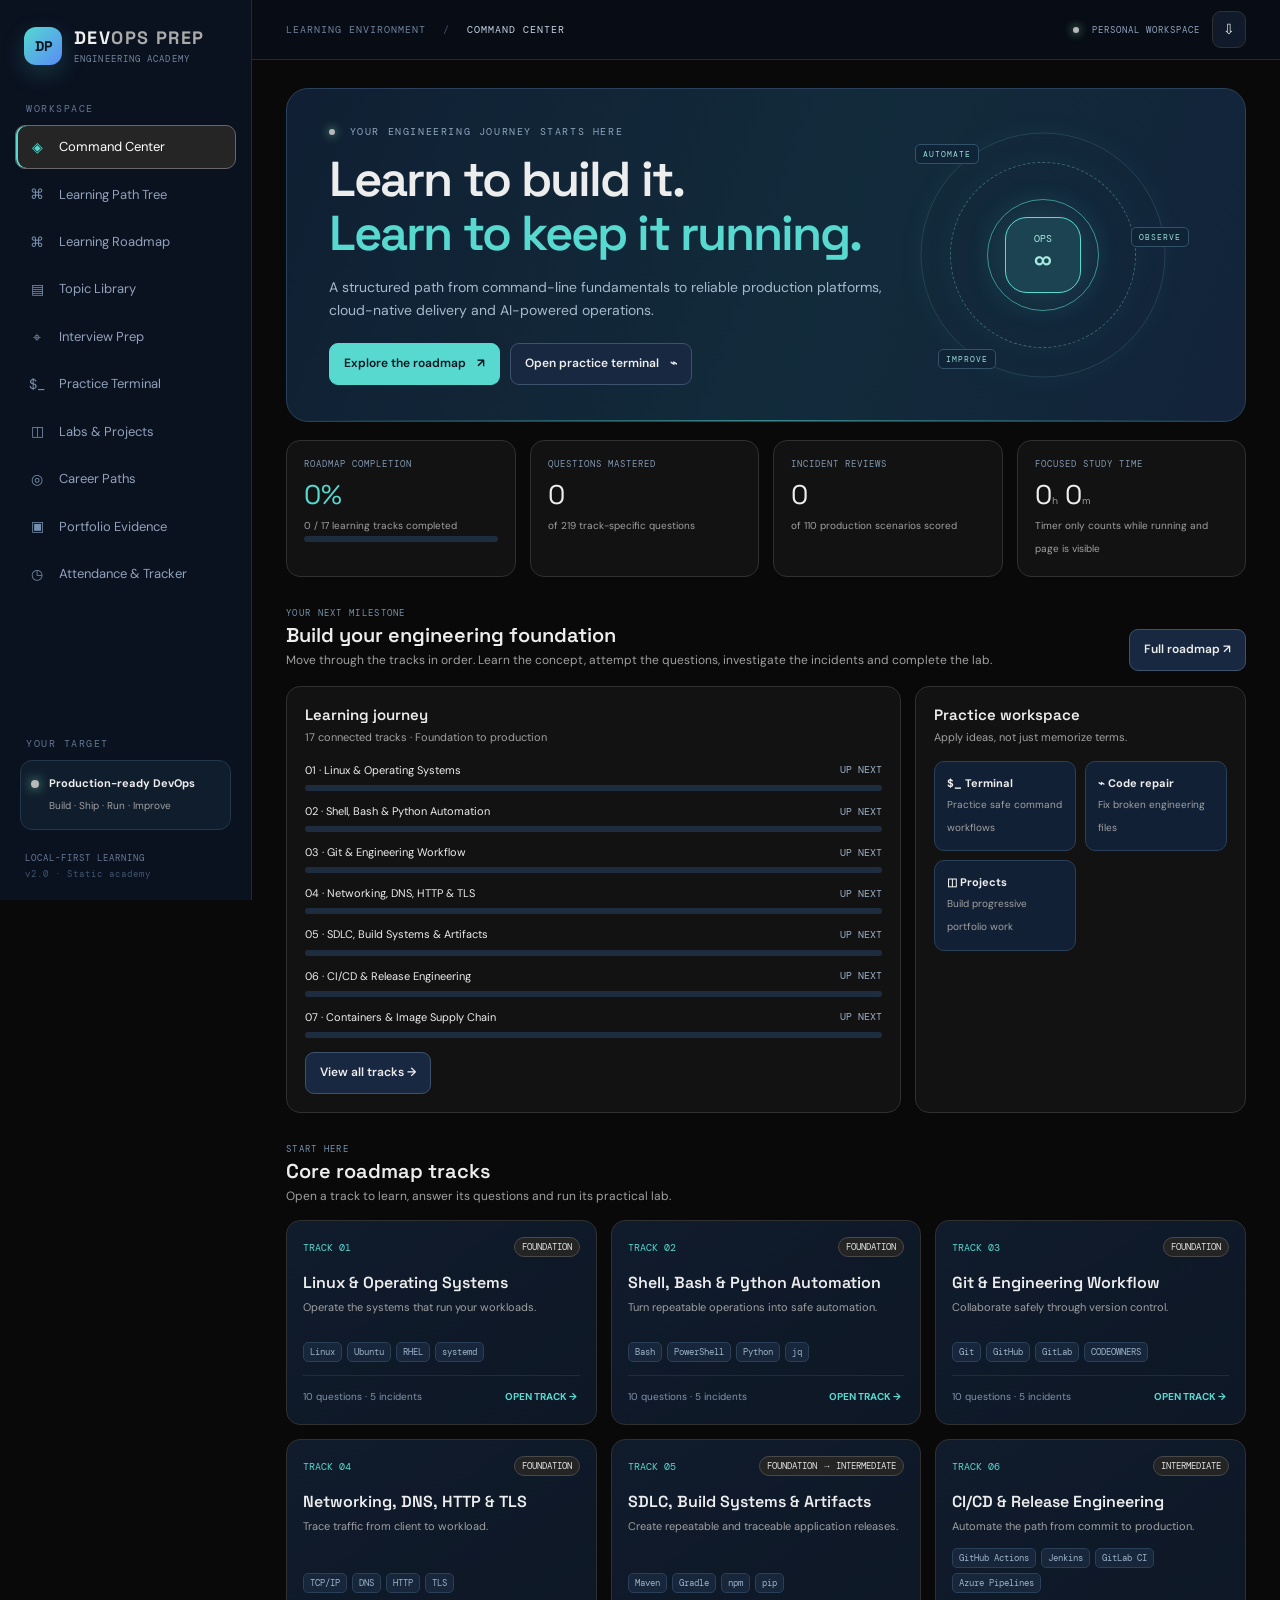
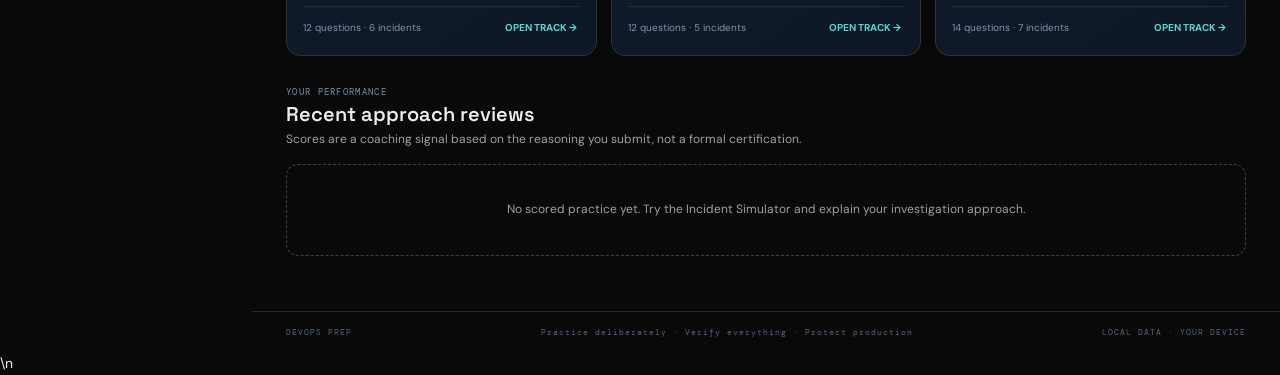
==== index.html @ 105dd644 "Load detailed topic guides" ====
<!doctype html>
<html lang="en">
<head>
  <meta charset="utf-8">
  <meta name="viewport" content="width=device-width,initial-scale=1">
  <meta name="theme-color" content="#080d18">
  <meta name="description" content="A hands-on DevOps, SRE, Platform Engineering and AI Operations academy.">
  <title>DevOps Prep — DevOps Engineering Academy</title>
  <link rel="stylesheet" href="./styles.css?v=3.1.1">
</head>
<body>
<div class="app-shell">
  <aside class="sidebar" id="sidebar">
    <a class="brand" href="#overview" aria-label="DevOps Prep home"><span class="brand-mark">DP</span><span><b>DEV<span>OPS PREP</span></b><small>ENGINEERING ACADEMY</small></span></a>
    <div class="side-label">WORKSPACE</div>
    <nav class="nav" aria-label="Main navigation">
      <button class="nav-item active" data-view="overview"><span>◈</span> Command Center</button>
      <button class="nav-item" data-view="tree"><span>⌘</span> Learning Path Tree</button>
      <button class="nav-item" data-view="roadmap"><span>⌘</span> Learning Roadmap</button>
      <button class="nav-item" data-view="learn"><span>▤</span> Topic Library</button>
      <button class="nav-item" data-view="interview"><span>⌖</span> Interview Prep</button>
      <button class="nav-item" data-view="terminal"><span>$_</span> Practice Terminal</button>
      <button class="nav-item" data-view="projects"><span>◫</span> Labs & Projects</button>
      <button class="nav-item" data-view="careers"><span>◎</span> Career Paths</button>
      <button class="nav-item" data-view="portfolio"><span>▣</span> Portfolio Evidence</button>
      <button class="nav-item" data-view="tracker"><span>◷</span> Attendance & Tracker</button>
    </nav>
    <div class="sidebar-bottom">
      <div class="side-label">YOUR TARGET</div>
      <div class="target-card"><span class="target-dot"></span><div><b>Production-ready DevOps</b><small>Build · Ship · Run · Improve</small></div></div>
      <div class="sidebar-foot">LOCAL-FIRST LEARNING<br><span>v2.0 · Static academy</span></div>
    </div>
  </aside>

  <main class="main">
    <header class="topbar">
      <button class="mobile-menu" id="mobileMenu" aria-label="Toggle menu">☰</button>
      <div class="breadcrumb">LEARNING ENVIRONMENT <span>/</span> <b id="crumb">COMMAND CENTER</b></div>
      <div class="top-actions"><span class="live-pill"><i></i> PERSONAL WORKSPACE</span><button class="icon-button" id="exportTop" title="Export progress">⇩</button></div>
    </header>
    <div class="content" id="viewRoot">
      <section class="hero">
        <div class="hero-copy"><div class="eyebrow"><span></span> YOUR ENGINEERING JOURNEY STARTS HERE</div><h1>Learn to build it.<br><em>Learn to keep it running.</em></h1>
          <p>A structured path from command-line fundamentals to reliable production platforms, cloud-native delivery and AI-powered operations.</p>
          <div class="hero-actions"><button class="btn primary" data-go="roadmap">Explore the roadmap <b>↗</b></button><button class="btn secondary" data-go="terminal">Open practice terminal <b>⌁</b></button></div>
        </div>
        <div class="hero-orbit" aria-hidden="true"><div class="orbit o1"></div><div class="orbit o2"></div><div class="orbit o3"></div><div class="orbit-core">OPS<br><b>∞</b></div><span class="orbit-tag tag-a">AUTOMATE</span><span class="orbit-tag tag-b">OBSERVE</span><span class="orbit-tag tag-c">IMPROVE</span></div>
      </section>
      <div id="dynamicView"></div>
    </div>
    <footer class="footer"><span>DEVOPS PREP</span><span>Practice deliberately · Verify everything · Protect production</span><span>LOCAL DATA · YOUR DEVICE</span></footer>
  </main>
</div>
\n<div class="toast" id="toast" role="status" aria-live="polite"></div>
<input id="importFile" type="file" accept="application/json" hidden>
<script src="./curriculum.js"></script>
<script src="./topic-guides.js"></script>
<script src="./interview-bank.js"></script>
<script src="./app.js?v=3.1.1"></script>
</body>
</html>
---- styles.css ----
@import url('https://fonts.googleapis.com/css2?family=DM+Mono:wght@400;500&family=DM+Sans:wght@400;500;600;700&family=Space+Grotesk:wght@400;500;600;700&display=swap');
:root{color-scheme:dark;--bg:#080d18;--surface:#0e1727;--surface2:#131f32;--surface3:#182740;--line:#24364e;--text:#e9f0fb;--muted:#91a3bd;--faint:#64758e;--cyan:#57d9d0;--blue:#79a9ff;--green:#75d6a7;--amber:#f1c46e;--red:#ff8794;--purple:#b5a0ff;--radius:16px}
*{box-sizing:border-box}html{scroll-behavior:smooth}body{margin:0;background:radial-gradient(900px 500px at 86% -16%,#1a3552 0,transparent 65%),var(--bg);color:var(--text);font:14px/1.65 'DM Sans',sans-serif}button,input,textarea,select{font:inherit}button{cursor:pointer;color:inherit}.app-shell{min-height:100vh}.sidebar{position:fixed;inset:0 auto 0 0;width:252px;padding:23px 15px 18px;background:#0a111f;border-right:1px solid #1c2b40;display:flex;flex-direction:column;z-index:10}.brand{display:flex;gap:12px;align-items:center;text-decoration:none;color:var(--text);padding:3px 9px 27px}.brand-mark{height:38px;width:38px;display:grid;place-items:center;background:linear-gradient(135deg,#54d9cf,#598cf6);color:#06121c;font:700 14px 'Space Grotesk';border-radius:12px;box-shadow:0 8px 25px #57d9d033}.brand b{font:700 18px 'Space Grotesk';letter-spacing:1.5px}.brand b span{color:var(--cyan)}.brand small{display:block;color:#72869f;font:9px 'DM Mono';letter-spacing:1.1px;margin-top:2px}.side-label{color:#637793;font:10px 'DM Mono';letter-spacing:1.5px;padding:10px 11px}.nav{display:grid;gap:4px}.nav-item{display:flex;align-items:center;gap:13px;border:1px solid transparent;background:transparent;color:#91a2bb;text-align:left;padding:10px 12px;border-radius:10px;font-size:13px;transition:.18s}.nav-item span{width:18px;text-align:center;color:#7890ad;font:14px 'DM Mono'}.nav-item:hover{background:#132138;color:#e8f1ff}.nav-item.active{background:linear-gradient(90deg,#19314a,#14243a);border-color:#2a4965;color:#eafaff;box-shadow:inset 2px 0 var(--cyan)}.nav-item.active span{color:var(--cyan)}.sidebar-bottom{margin-top:auto}.target-card{margin:0 5px;padding:13px 10px;background:#101d2d;border:1px solid #23364c;border-radius:12px;display:flex;gap:10px;align-items:flex-start}.target-dot{width:8px;height:8px;background:var(--green);box-shadow:0 0 12px #75d6a7;border-radius:50%;margin-top:6px}.target-card b{font-size:11px;display:block}.target-card small{font-size:10px;color:var(--muted)}.sidebar-foot{padding:20px 10px 0;color:#667b96;font:9px/1.8 'DM Mono';letter-spacing:1px}.sidebar-foot span{color:#41556f}.main{margin-left:252px;min-height:100vh;display:flex;flex-direction:column}.topbar{height:60px;border-bottom:1px solid #1c2b40;display:flex;align-items:center;justify-content:space-between;padding:0 34px;background:#080e19cc;backdrop-filter:blur(12px);position:sticky;top:0;z-index:8}.breadcrumb{font:10px 'DM Mono';letter-spacing:1px;color:#6f839e}.breadcrumb span{padding:0 10px;color:#405670}.breadcrumb b{color:#c5d3e5;font-weight:400}.top-actions{display:flex;gap:12px;align-items:center}.live-pill{font:9px 'DM Mono';letter-spacing:1px;color:#90a5bf}.live-pill i,.eyebrow span{display:inline-block;width:6px;height:6px;border-radius:50%;background:var(--green);margin-right:7px;box-shadow:0 0 10px #75d6a7}.icon-button,.mobile-menu{border:1px solid var(--line);background:#101a2a;border-radius:9px;padding:6px 10px}.mobile-menu{display:none}.content{max-width:1500px;width:100%;margin:0 auto;padding:28px 34px 55px;flex:1}.hero{border:1px solid #2a415b;border-radius:22px;background:linear-gradient(110deg,#101f33 0%,#122b3b 56%,#12233a 100%);min-height:290px;padding:36px 42px;display:flex;align-items:center;justify-content:space-between;position:relative;overflow:hidden}.hero:after{content:'';position:absolute;inset:auto 0 0;height:1px;background:linear-gradient(90deg,transparent,var(--cyan),transparent);opacity:.55}.hero-copy{max-width:670px;position:relative;z-index:1}.eyebrow{font:10px 'DM Mono';color:#8da5bc;letter-spacing:1.6px;margin-bottom:15px}.hero h1{font:600 clamp(30px,4vw,49px)/1.1 'Space Grotesk';letter-spacing:-1.9px;margin:0 0 15px}.hero h1 em{font-style:normal;color:var(--cyan)}.hero p{color:#a6b9ce;max-width:620px;font-size:14px;margin:0 0 21px}.hero-actions{display:flex;gap:10px;flex-wrap:wrap}.btn{border-radius:9px;padding:10px 14px;font-weight:600;font-size:12px;border:1px solid #3b536d;background:#172840}.btn.primary{background:var(--cyan);color:#071620;border-color:var(--cyan)}.btn.primary:hover{background:#79eee4}.btn.secondary:hover{border-color:var(--cyan)}.btn b{padding-left:8px}.hero-orbit{width:260px;height:245px;position:relative;flex:0 0 260px;margin-right:30px}.orbit{position:absolute;border:1px solid #3d6575;border-radius:50%;left:50%;top:50%;transform:translate(-50%,-50%);box-shadow:0 0 30px #5adbd00c}.o1{width:112px;height:112px;border-color:#56d8ce99}.o2{width:186px;height:186px;border-style:dashed;transform:translate(-50%,-50%) rotate(-25deg)}.o3{width:245px;height:245px;border-color:#5689a044}.orbit-core{position:absolute;left:50%;top:50%;transform:translate(-50%,-50%);width:76px;height:76px;border-radius:22px;background:#1c4351;border:1px solid #5adbd0;display:grid;place-content:center;text-align:center;font:10px 'DM Mono';color:#a4e9e1;line-height:1.2;box-shadow:0 0 40px #57d9d033}.orbit-core b{font:32px 'Space Grotesk';line-height:1}.orbit-tag{position:absolute;font:8px 'DM Mono';letter-spacing:1px;background:#102438;border:1px solid #34516a;padding:4px 7px;border-radius:5px;color:#9bdad6}.tag-a{top:12px;left:2px}.tag-b{right:-16px;top:95px}.tag-c{bottom:8px;left:25px}.section-head{display:flex;align-items:flex-end;justify-content:space-between;margin:30px 0 14px;gap:20px}.section-head h2{font:600 20px 'Space Grotesk';margin:0}.section-head p{margin:3px 0 0;color:var(--muted);font-size:12px}.section-kicker{font:9px 'DM Mono';letter-spacing:1.3px;color:#7792ad;margin-bottom:3px}.grid{display:grid;gap:14px}.stats-grid{grid-template-columns:repeat(4,minmax(0,1fr));margin-top:18px}.stat-card,.panel,.track-card,.topic-card,.challenge-card,.project-card,.senior-card{background:linear-gradient(145deg,#101b2c,#0d1725);border:1px solid var(--line);border-radius:14px}.stat-card{padding:17px}.stat-card .label{font:9px 'DM Mono';color:#8298b2;letter-spacing:1px}.stat-card .value{font:27px 'Space Grotesk';margin:7px 0 1px}.stat-card small{color:var(--muted);font-size:10px}.stat-card .accent{color:var(--cyan)}.split-grid{grid-template-columns:1.3fr .7fr;margin-top:15px}.panel{padding:18px}.panel h3{font:600 15px 'Space Grotesk';margin:0 0 4px}.panel-sub{color:var(--muted);font-size:11px;margin:0 0 15px}.progress-row{display:flex;align-items:center;justify-content:space-between;font-size:11px;margin:11px 0 6px}.progress-row span:last-child{font:10px 'DM Mono';color:#9db1c9}.progress-track{height:6px;background:#1e2c40;border-radius:20px;overflow:hidden}.progress-fill{height:100%;background:linear-gradient(90deg,#57d9d0,#75a9ff);border-radius:20px;transition:width .3s}.quick-actions{display:grid;grid-template-columns:repeat(2,1fr);gap:9px}.quick-action{padding:12px;border:1px solid #2a4059;border-radius:10px;background:#122035;text-align:left}.quick-action b{display:block;font-size:11px}.quick-action small{color:var(--muted);font-size:10px}.quick-action:hover{border-color:var(--cyan)}.roadmap-grid{grid-template-columns:repeat(3,minmax(0,1fr))}.track-card{padding:16px;position:relative;transition:.2s;display:flex;flex-direction:column;min-height:205px}.track-card:hover,.topic-card:hover,.project-card:hover{transform:translateY(-2px);border-color:#45647e}.track-top{display:flex;justify-content:space-between;align-items:center}.track-no{font:10px 'DM Mono';color:var(--cyan)}.level{font:9px 'DM Mono';color:#a7b5c8;border:1px solid #354862;border-radius:20px;padding:3px 7px}.track-card h3{font:600 16px 'Space Grotesk';margin:15px 0 6px}.track-card p{color:var(--muted);font-size:11px;line-height:1.55;margin:0 0 12px}.chip-row{display:flex;gap:5px;flex-wrap:wrap;margin-top:auto}.chip{font:9px 'DM Mono';color:#9bb3cb;background:#17263a;border:1px solid #2a4058;padding:3px 6px;border-radius:5px}.track-bottom{display:flex;justify-content:space-between;align-items:center;margin-top:13px;padding-top:10px;border-top:1px solid #1e2c3e}.track-bottom small{color:#8194ad;font-size:10px}.track-bottom button,.text-button{border:0;background:transparent;color:var(--cyan);padding:3px;font-size:10px;font-weight:700}.track-bottom button:hover,.text-button:hover{text-decoration:underline}.track-card.done{border-color:#3d7c68}.track-card.done .track-no{color:var(--green)}.roadmap-toolbar{display:flex;gap:8px;flex-wrap:wrap;align-items:center}.filter-btn{border:1px solid var(--line);background:#101b2a;border-radius:20px;padding:6px 11px;font-size:10px;color:#9eb0c7}.filter-btn.active{background:#1b3945;color:var(--cyan);border-color:#39716f}.view-head{display:flex;justify-content:space-between;align-items:flex-start;gap:15px;margin:25px 0 18px}.view-head h2{font:600 25px 'Space Grotesk';margin:0}.view-head p{margin:5px 0 0;color:var(--muted);font-size:12px;max-width:800px}.back-link{border:1px solid var(--line);background:#101b2a;padding:7px 11px;border-radius:8px;font-size:11px}.detail-layout{display:grid;grid-template-columns:245px minmax(0,1fr);gap:15px}.detail-side{padding:14px;background:#0d1725;border:1px solid var(--line);border-radius:13px;height:max-content;position:sticky;top:80px}.detail-side button{display:block;width:100%;text-align:left;padding:9px 10px;border:0;border-radius:7px;background:transparent;color:#9eafc5;font-size:11px}.detail-side button.active{background:#183044;color:var(--cyan)}.detail-main{min-width:0}.lesson-hero{padding:22px;border:1px solid #2d5364;border-radius:14px;background:linear-gradient(120deg,#12263a,#112b36)}.lesson-hero h2{font:600 22px 'Space Grotesk';margin:4px 0}.lesson-hero p{color:#b0c2d4;font-size:12px;margin:7px 0}.lesson-grid{grid-template-columns:repeat(2,minmax(0,1fr));margin-top:13px}.lesson-block{padding:16px;background:#101b2b;border:1px solid var(--line);border-radius:12px}.lesson-block h3{font:600 13px 'Space Grotesk';margin:0 0 7px}.lesson-block p,.lesson-block li{font-size:11px;color:#aab9cc}.lesson-block ul{padding-left:17px;margin:4px 0}.code-inline,.command{font:11px 'DM Mono';background:#08111d;border:1px solid #293e55;color:#92e4d7;padding:9px 11px;border-radius:8px;display:block;white-space:pre-wrap;overflow-wrap:anywhere}.senior-tip{margin-top:13px;padding:14px;border:1px solid #564d7c;background:linear-gradient(110deg,#211d39,#151d2d);border-radius:11px}.senior-tip b{color:#c3b4ff;font:11px 'DM Mono'}.senior-tip p{font-size:11px;color:#bac0d4;margin:5px 0 0}.tab-row{display:flex;gap:7px;border-bottom:1px solid var(--line);margin:18px 0 13px;overflow:auto}.tab-row button{border:0;border-bottom:2px solid transparent;background:transparent;padding:9px 11px;color:#8194ad;white-space:nowrap;font-size:11px}.tab-row button.active{color:var(--cyan);border-color:var(--cyan)}.question-card,.incident-card{padding:16px;margin:10px 0;background:#101b2b;border:1px solid var(--line);border-radius:12px}.q-top{display:flex;align-items:center;justify-content:space-between;gap:10px}.q-number{font:9px 'DM Mono';color:var(--cyan)}.question-card h4,.incident-card h4{font:600 13px 'Space Grotesk';margin:6px 0}.question-card p,.incident-card p{font-size:11px;color:#a8b7ca;margin:6px 0}.q-tools{display:flex;gap:8px;flex-wrap:wrap;margin-top:10px}.small-btn{border:1px solid #30465f;background:#17263a;padding:6px 9px;border-radius:7px;font-size:10px}.small-btn.primary{background:#17464a;border-color:#357e79;color:#b6fff5}.answer-panel,.hint-panel{display:none;margin-top:10px;padding:12px;border-radius:9px;background:#0a1421;border:1px solid #263f55}.answer-panel.show,.hint-panel.show{display:block}.answer-panel b,.hint-panel b{font:10px 'DM Mono';color:var(--green)}.answer-panel p,.hint-panel p{font-size:11px;margin:5px 0;color:#c0ccda}.field{width:100%;background:#091320;border:1px solid #2b4057;border-radius:8px;padding:10px;color:var(--text);font-size:11px;outline:none;resize:vertical}.field:focus{border-color:#57d9d0}.field-label{display:block;font:10px 'DM Mono';color:#91a4be;margin:12px 0 6px}.challenge-layout{display:grid;grid-template-columns:1fr 1fr;gap:12px}.code-editor{width:100%;min-height:250px;background:#07101c;color:#b6d7d4;border:1px solid #29425a;border-radius:10px;padding:14px;font:11px/1.7 'DM Mono';resize:vertical;tab-size:2}.editor-toolbar{display:flex;justify-content:space-between;gap:8px;margin:9px 0;align-items:center}.terminal{background:#060b12;border:1px solid #29405a;border-radius:13px;overflow:hidden}.terminal-bar{display:flex;gap:6px;align-items:center;padding:10px 13px;border-bottom:1px solid #203148;background:#101a29}.term-dot{height:8px;width:8px;border-radius:50%;background:#ee827f}.term-dot:nth-child(2){background:#e8bd6d}.term-dot:nth-child(3){background:#73cda0}.terminal-bar span{margin-left:8px;color:#7990aa;font:9px 'DM Mono';letter-spacing:1px}.terminal-output{height:330px;overflow:auto;padding:14px;color:#c0cfdb;font:11px/1.7 'DM Mono';white-space:pre-wrap}.term-line{color:#65d5bc}.term-error{color:#ff929b}.term-muted{color:#70849c}.term-input-row{display:flex;gap:9px;padding:12px;border-top:1px solid #1e3044}.term-prompt{color:var(--green);font:11px 'DM Mono';padding-top:8px}.term-input{flex:1;min-width:0;border:0;outline:0;background:transparent;color:#e3f4f1;font:11px 'DM Mono'}.incident-meta{display:flex;gap:7px;flex-wrap:wrap}.severity{font:9px 'DM Mono';padding:3px 7px;border-radius:5px;color:#ffb6bd;background:#40232b}.incident-card textarea{min-height:110px;margin-top:10px}.rating{font:10px 'DM Mono';color:var(--cyan);margin-top:8px}.project-grid{grid-template-columns:repeat(2,minmax(0,1fr))}.project-card{padding:17px}.project-card h3{font:600 15px 'Space Grotesk';margin:10px 0 5px}.project-card p{font-size:11px;color:var(--muted)}.checklist{display:grid;gap:7px;margin:12px 0}.checkline{display:flex;gap:8px;align-items:flex-start;color:#aab9cc;font-size:11px}.checkline input{accent-color:var(--cyan);margin-top:3px}.project-card .btn{margin-top:5px}.capstone-map{display:grid;grid-template-columns:repeat(4,1fr);gap:8px;margin:16px 0}.cap-node{border:1px solid #2b425c;background:#112035;padding:12px;border-radius:10px;text-align:center;font-size:10px;color:#b2c3d7;position:relative}.cap-node b{display:block;color:var(--cyan);font:10px 'DM Mono';margin-bottom:5px}.capstone-steps{display:grid;gap:9px}.cap-step{padding:13px;border:1px solid var(--line);border-radius:10px;background:#101b2b;display:grid;grid-template-columns:25px 1fr auto;gap:10px;align-items:start}.cap-step input{accent-color:var(--cyan);margin-top:4px}.cap-step b{display:block;font-size:11px}.cap-step small{display:block;color:var(--muted);font-size:10px;margin-top:3px}.senior-grid{grid-template-columns:repeat(2,minmax(0,1fr))}.senior-card{padding:15px}.senior-card .spark{color:#c4b5ff;font-size:15px}.senior-card h3{font:600 13px 'Space Grotesk';margin:4px 0}.senior-card p{font-size:11px;color:var(--muted);margin:0}.tracker-grid{grid-template-columns:1.1fr .9fr}.tracker-date{display:flex;align-items:center;justify-content:space-between;gap:10px}.attendance-mark{display:flex;align-items:center;gap:8px;padding:10px;border:1px solid #2c415b;border-radius:9px;background:#101e30;font-size:11px}.attendance-mark input{accent-color:var(--cyan)}.timer-display{font:42px 'DM Mono';letter-spacing:2px;color:var(--cyan);margin:15px 0}.history-list{display:grid;gap:6px}.history-row{display:flex;justify-content:space-between;padding:8px 0;border-bottom:1px solid #1f2e42;font-size:10px;color:#a3b4c9}.empty{padding:35px;text-align:center;color:var(--muted);border:1px dashed #31455d;border-radius:12px;font-size:12px}.footer{border-top:1px solid #1d2b40;padding:15px 34px;display:flex;justify-content:space-between;color:#50657f;font:8px 'DM Mono';letter-spacing:1px}.toast{position:fixed;bottom:22px;right:24px;padding:11px 15px;background:#183c3d;border:1px solid #438b7f;color:#d5fffa;border-radius:9px;font-size:11px;opacity:0;transform:translateY(8px);transition:.2s;pointer-events:none;z-index:30}.toast.show{opacity:1;transform:none}.muted{color:var(--muted)}.mono{font-family:'DM Mono'}.hidden{display:none!important}.two-col{display:grid;grid-template-columns:1fr 1fr;gap:12px}.notice{padding:12px;border-left:3px solid var(--amber);background:#282315;color:#d5c8a4;font-size:10px;border-radius:6px;margin:12px 0}.pill-done{font:9px 'DM Mono';color:var(--green)}.mini-bar{height:5px;background:#223249;border-radius:20px;margin-top:9px;overflow:hidden}.mini-bar span{display:block;height:100%;background:var(--green)}
@media(max-width:1100px){.sidebar{width:220px}.main{margin-left:220px}.content{padding:23px}.hero{padding:28px}.hero-orbit{transform:scale(.8);margin:0 -10px}.roadmap-grid{grid-template-columns:repeat(2,1fr)}.stats-grid{grid-template-columns:repeat(2,1fr)}}
@media(max-width:760px){.sidebar{transform:translateX(-100%);transition:.22s;width:260px;box-shadow:12px 0 35px #0008}.sidebar.open{transform:none}.main{margin-left:0}.mobile-menu{display:block}.topbar{padding:0 15px}.breadcrumb{font-size:8px}.live-pill{display:none}.content{padding:15px}.hero{padding:24px;min-height:unset}.hero-orbit{display:none}.hero h1{font-size:34px}.stats-grid,.split-grid,.roadmap-grid,.lesson-grid,.project-grid,.senior-grid,.tracker-grid,.challenge-layout,.two-col{grid-template-columns:1fr}.detail-layout{grid-template-columns:1fr}.detail-side{position:static;display:flex;overflow:auto;gap:5px}.detail-side button{white-space:nowrap;width:auto}.capstone-map{grid-template-columns:repeat(2,1fr)}.footer{padding:13px 15px;gap:9px;flex-wrap:wrap}.footer span:nth-child(2){display:none}.view-head{flex-direction:column}.timer-display{font-size:34px}}
\n.bonus-float{position:fixed;right:22px;bottom:22px;z-index:12;border:1px solid #7565a8;background:linear-gradient(110deg,#292444,#19283c);color:#d6caff;border-radius:999px;padding:10px 14px;font:10px "DM Mono";letter-spacing:.5px;box-shadow:0 8px 28px #0008}.bonus-float:hover{border-color:#b5a0ff;background:#332d54}@media(max-width:760px){.bonus-float{right:12px;bottom:12px;padding:9px 11px;font-size:9px}}
/* OPSFORGE MONOCHROME SYSTEM — graphite, charcoal and cool silver */
:root{
 --bg:#090909;--surface:#111111;--surface2:#171717;--surface3:#202020;
 --line:#303030;--line2:#414141;--text:#f0f0f0;--muted:#a0a0a0;
 --accent:#d6d6d6;--accent2:#f5f5f5;--green:#b8b8b8;--red:#c1c1c1;
 --amber:#a8a8a8;--blue:#c5c5c5;--purple:#bdbdbd;
 --shadow:0 16px 42px #0009;color-scheme:dark;
}
body{background:#090909;color:#ededed}
button,.btn,.small-btn,.filter-btn,.chip,.nav-item{transition:background .18s ease,border-color .18s ease,color .18s ease,transform .18s ease}
button:hover,.btn:hover,.small-btn:hover{filter:brightness(1.18)}
.nav-item.active,.filter-btn.active{background:#252525;border-color:#686868;color:#fff}
.progress-fill{background:linear-gradient(90deg,#777,#e4e4e4)}
.badge,.level,.severity,.pill-done{background:#242424;border-color:#494949;color:#e2e2e2}
.lesson-hero,.lesson-block,.question-card,.incident-card,.project-card,.panel,.stat-card{background:#121212;border-color:#303030}
.senior-tip{background:#191919;border-color:#777;color:#eee}
.deep-dive-head{margin:28px 0 12px}.deep-dive-head h3{font-size:22px;margin:5px 0}.deep-dive-head p{color:#aaa;max-width:760px}
.deep-dive-list{display:grid;gap:10px;margin-bottom:20px}
.deep-dive-card{background:#111;border:1px solid #303030;border-radius:12px;overflow:hidden}
.deep-dive-card[open]{border-color:#555}
.deep-dive-card summary{cursor:pointer;list-style:none;display:flex;align-items:center;gap:13px;padding:17px 19px}
.deep-dive-card summary::-webkit-details-marker{display:none}
.deep-index{font:11px "DM Mono",monospace;color:#999;border:1px solid #444;border-radius:6px;padding:5px 7px}
.deep-content{padding:0 20px 20px 52px;max-width:980px}
.deep-content h4{font-size:11px;text-transform:uppercase;letter-spacing:1px;color:#aaa;margin:17px 0 6px}
.deep-content p{color:#ddd;line-height:1.75;margin:0}
.deep-code{white-space:pre-wrap;overflow-wrap:anywhere;background:#080808;border:1px solid #303030;border-radius:9px;padding:14px;color:#e1e1e1;font:12px/1.75 "DM Mono",monospace}
.lab-workspace{display:grid;grid-template-columns:minmax(0,1.05fr) minmax(0,.95fr);gap:13px;margin-top:14px}
.lab-filebar{display:flex;justify-content:space-between;gap:10px;color:#aaa;font:10px "DM Mono",monospace;letter-spacing:.7px;padding-bottom:10px}
.lab-editor{min-height:360px;width:100%;resize:vertical;font:12px/1.65 "DM Mono",monospace;background:#080808;color:#eee;border:1px solid #353535;border-radius:9px;padding:14px;tab-size:2}
.lab-terminal-panel{padding:0;overflow:hidden}
.lab-terminal-panel .terminal-bar{border-radius:0}
.lab-terminal-panel .terminal-output{height:250px;max-height:250px;overflow:auto;background:#080808;padding:14px;font:11px/1.7 "DM Mono",monospace}
.lab-command-palette{display:flex;gap:7px;flex-wrap:wrap;padding:10px;border-top:1px solid #292929;border-bottom:1px solid #292929}
.lab-command-palette .chip{font:10px "DM Mono",monospace;white-space:normal;max-width:100%;text-align:left}
.lab-task-block{margin-top:14px}
.lab-task-block h3{margin:0}
.lab-task-block h4{margin-top:20px;color:#ddd}
.tab-row button{border:1px solid #3a3a3a;background:#171717;color:#ddd;border-radius:8px;padding:10px 13px}
.tab-row button:hover{background:#292929;border-color:#777}
.code-editor,.term-input,.field{background:#080808;color:#eee;border-color:#393939}
.terminal,.terminal-output{background:#070707;border-color:#333}
.bonus-float{background:#171717;border-color:#666;color:#eee;box-shadow:0 8px 28px #000}
@media(max-width:900px){.lab-workspace{grid-template-columns:1fr}.deep-content{padding-left:18px}}

/* Interview preparation: hidden-answer shuffled question deck */
.interview-toolbar{display:grid;gap:13px;margin:16px 0}
.interview-tabs{display:grid;grid-template-columns:repeat(4,minmax(0,1fr));gap:8px}
.interview-tab{border:1px solid #383838;background:#151515;color:#aaa;border-radius:9px;padding:12px 10px;text-align:left;font-size:11px;font-weight:650;letter-spacing:.2px}
.interview-tab.active{background:#292929;border-color:#777;color:#fff;box-shadow:inset 0 0 0 1px #444}
.interview-controls{display:flex;align-items:end;gap:10px;flex-wrap:wrap}
.interview-filter{display:grid;gap:6px;min-width:250px;flex:1}
.interview-filter span{font:10px "DM Mono",monospace;letter-spacing:1px;color:#929292}
.interview-filter select{appearance:auto;width:100%;background:#101010;border:1px solid #414141;border-radius:8px;color:#eee;padding:11px 12px;min-height:40px}
.interview-status{display:flex;align-items:center;justify-content:space-between;gap:14px;padding:15px 17px;border:1px solid #333;border-radius:11px;background:#111;margin:14px 0}
.interview-status b{font-size:13px;color:#f0f0f0}
.interview-status p{font-size:11px;color:#999;margin:5px 0 0}
.interview-count{display:grid;text-align:right;gap:3px}
.interview-count strong{font:600 24px "Space Grotesk",sans-serif;color:#eee}
.interview-count span{font:9px "DM Mono",monospace;color:#929292;letter-spacing:.8px}
.interview-deck{display:grid;gap:12px}
.interview-card{background:#111;border:1px solid #333;border-radius:12px;padding:17px 18px}
.interview-card-top{display:flex;align-items:center;justify-content:space-between;gap:10px}
.interview-tags{display:flex;gap:6px;flex-wrap:wrap;margin:12px 0}
.interview-tags span{font:9px "DM Mono",monospace;color:#aaa;border:1px solid #393939;background:#1a1a1a;padding:5px 7px;border-radius:5px}
.interview-card h3{font-size:15px;line-height:1.55;font-weight:600;color:#f2f2f2;margin:6px 0 13px}
.interview-answer-actions{display:flex;gap:8px;align-items:center}
.interview-answer{margin-top:14px;background:#181818;border-color:#484848;padding:17px}
.interview-answer h4{font:10px "DM Mono",monospace;letter-spacing:1px;color:#aaa;margin:12px 0 6px}
.interview-answer h4:first-child{margin-top:0}
.interview-answer p{font-size:12px;line-height:1.75;color:#e1e1e1;margin:0}
.interview-followup{border-left:2px solid #777;padding:10px 13px;margin-top:14px;background:#202020;border-radius:0 7px 7px 0}
.interview-followup b{font:10px "DM Mono",monospace;color:#aaa;letter-spacing:.8px}
.interview-followup p{margin-top:6px}
.interview-pagination{display:flex;justify-content:space-between;align-items:center;gap:12px;margin:16px 0;color:#aaa;font:10px "DM Mono",monospace}
.interview-pagination>div{display:flex;gap:7px}
.interview-pagination button:disabled{opacity:.35;cursor:not-allowed}
.interview-note{line-height:1.7}
@media(max-width:700px){.interview-tabs{grid-template-columns:repeat(2,minmax(0,1fr))}.interview-status{align-items:flex-start}.interview-pagination{align-items:flex-start;flex-direction:column}.interview-card{padding:14px}.interview-filter{min-width:100%}}

/* DevOps Prep identity and top-to-bottom learning tree */
.brand b{letter-spacing:1.4px}.brand b span{color:#aaa}
.tree-map{display:grid;gap:0;max-width:1100px;margin:18px auto 24px}
.tree-stage{position:relative;padding:0 0 28px 26px;border-left:1px solid #565656;margin-left:18px}
.tree-stage:before{content:"";position:absolute;left:-5px;top:4px;width:9px;height:9px;border-radius:50%;background:#d0d0d0;box-shadow:0 0 0 4px #252525}
.tree-stage:not(:last-child):after{content:"↓";position:absolute;left:-10px;bottom:4px;color:#999;background:#111;padding:0 3px;font:15px "DM Mono",monospace}
.tree-stage-head{display:flex;justify-content:space-between;align-items:center;gap:12px;margin:0 0 10px;color:#eee;font:11px "DM Mono",monospace;letter-spacing:.8px}
.tree-stage-head small{color:#777;font-size:9px}
.tree-nodes{display:grid;grid-template-columns:repeat(2,minmax(0,1fr));gap:9px}
.tree-node{display:grid;grid-template-columns:34px 1fr;align-items:center;gap:4px 10px;text-align:left;background:#131313;border:1px solid #353535;border-radius:9px;padding:12px;color:#eee}
.tree-node:hover{background:#222;border-color:#777}
.tree-node>span{grid-row:span 2;font:11px "DM Mono",monospace;color:#999;border-right:1px solid #444;padding-right:8px}
.tree-node b{font-size:12px}.tree-node small{grid-column:2;color:#888;font:9px "DM Mono",monospace;line-height:1.5}
.interview-tabs{grid-template-columns:repeat(2,minmax(0,1fr))}
.interview-tab{font-size:12px;padding:14px}
.senior-tip ul{margin:12px 0 0;padding-left:18px;color:#ccc}
.senior-tip li{margin:5px 0}
@media(max-width:650px){.tree-nodes{grid-template-columns:1fr}.tree-stage{margin-left:9px;padding-left:19px}.tree-stage-head{font-size:10px}}

/* AWS DevOps Engineer ordered learning path */
.tree-goal{max-width:1100px;margin:16px auto 24px;padding:18px 20px;border:1px solid #555;border-radius:12px;background:#151515;display:grid;gap:7px}
.tree-goal>b{font:10px "DM Mono",monospace;letter-spacing:1.2px;color:#aaa}
.tree-goal>strong{font-size:21px;color:#f2f2f2}
.tree-goal>span{font-size:12px;line-height:1.7;color:#aaa}
.tree-stage-goal{margin:0 0 12px;color:#999;font-size:12px;line-height:1.6;max-width:850px}
.tree-step-list{display:grid;gap:8px}
.tree-step{display:grid;grid-template-columns:38px minmax(0,1fr) auto;gap:12px;align-items:center;width:100%;text-align:left;padding:13px 14px;background:#141414;border:1px solid #363636;border-radius:9px;color:#eee;cursor:pointer}
.tree-step:hover{background:#202020;border-color:#777}
.tree-step-number{font:12px "DM Mono",monospace;color:#aaa;border-right:1px solid #444;padding-right:10px}
.tree-step-copy{display:grid;gap:5px;min-width:0}
.tree-step-copy>b{font-size:13px}
.tree-step-copy>small{font-size:11px;line-height:1.55;color:#aaa}
.tree-step-copy>em{font:9px "DM Mono",monospace;line-height:1.6;color:#888;font-style:normal}
.tree-step-open{font:9px "DM Mono",monospace;color:#aaa;white-space:nowrap}
@media(max-width:650px){.tree-step{grid-template-columns:30px minmax(0,1fr);gap:9px;padding:11px}.tree-step-open{grid-column:2}.tree-goal>strong{font-size:18px}}
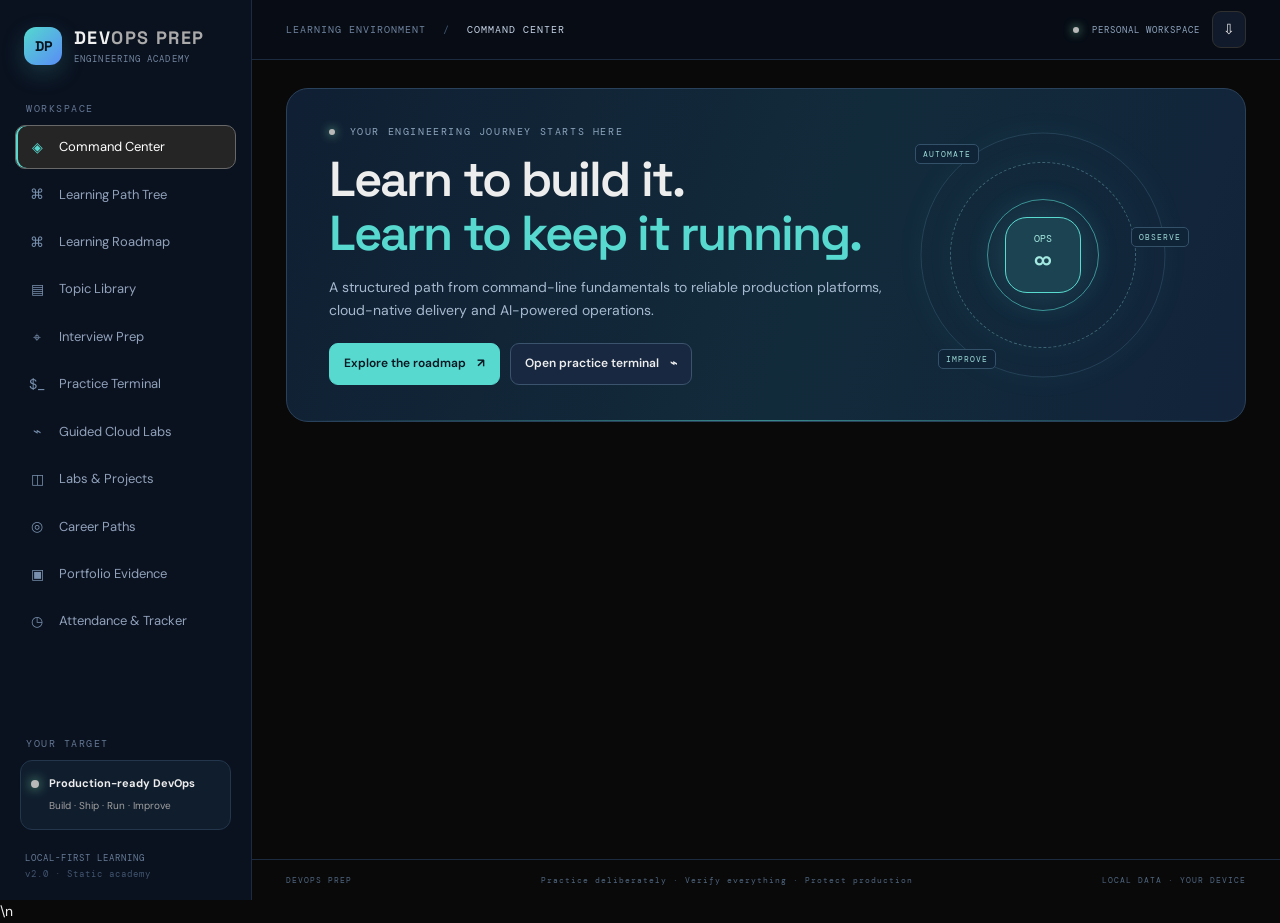
==== commit ce254b1a: "Add guided cloud labs navigation and course catalog" ====
--- a/index.html
+++ b/index.html
@@ -6,7 +6,7 @@
   <meta name="theme-color" content="#080d18">
   <meta name="description" content="A hands-on DevOps, SRE, Platform Engineering and AI Operations academy.">
   <title>DevOps Prep — DevOps Engineering Academy</title>
-  <link rel="stylesheet" href="./styles.css?v=3.1.1">
+  <link rel="stylesheet" href="./styles.css?v=3.2.0">
 </head>
 <body>
 <div class="app-shell">
@@ -20,6 +20,7 @@
       <button class="nav-item" data-view="learn"><span>▤</span> Topic Library</button>
       <button class="nav-item" data-view="interview"><span>⌖</span> Interview Prep</button>
       <button class="nav-item" data-view="terminal"><span>$_</span> Practice Terminal</button>
+      <button class="nav-item" data-view="handsOn"><span>⌁</span> Guided Cloud Labs</button>
       <button class="nav-item" data-view="projects"><span>◫</span> Labs & Projects</button>
       <button class="nav-item" data-view="careers"><span>◎</span> Career Paths</button>
       <button class="nav-item" data-view="portfolio"><span>▣</span> Portfolio Evidence</button>
@@ -54,8 +55,9 @@
 \n<div class="toast" id="toast" role="status" aria-live="polite"></div>
 <input id="importFile" type="file" accept="application/json" hidden>
 <script src="./curriculum.js"></script>
+<script src="./hands-on-courses.js"></script>
 <script src="./topic-guides.js"></script>
 <script src="./interview-bank.js"></script>
-<script src="./app.js?v=3.1.1"></script>
+<script src="./app.js?v=3.2.0"></script>
 </body>
 </html>
--- a/styles.css
+++ b/styles.css
@@ -119,3 +119,23 @@
 .tree-step-copy>em{font:9px "DM Mono",monospace;line-height:1.6;color:#888;font-style:normal}
 .tree-step-open{font:9px "DM Mono",monospace;color:#aaa;white-space:nowrap}
 @media(max-width:650px){.tree-step{grid-template-columns:30px minmax(0,1fr);gap:9px;padding:11px}.tree-step-open{grid-column:2}.tree-goal>strong{font-size:18px}}
+
+/* Detailed topic teaching blocks: theory, flow diagrams and annotated code */
+.topic-guide{display:grid;gap:12px;margin:24px 0}
+.topic-guide-heading{padding:4px 2px 8px}
+.topic-guide-heading h3{font-size:21px;margin:6px 0}
+.topic-guide-heading p,.topic-guide-panel>p{color:#aaa;font-size:13px;line-height:1.75}
+.topic-guide-panel{border:1px solid #383838;border-radius:11px;background:#141414;padding:17px}
+.topic-guide-panel h4{font-size:13px;color:#eee;margin:0 0 10px}
+.guide-flow{display:grid;justify-items:stretch;max-width:760px;margin:10px auto}
+.guide-flow-step{display:grid;grid-template-columns:38px 1fr;align-items:center;gap:10px;padding:11px 13px;border:1px solid #454545;border-radius:8px;background:#1b1b1b}
+.guide-flow-step span{font:11px "DM Mono",monospace;color:#aaa}
+.guide-flow-step b{font-size:12px;color:#eee}
+.guide-flow-arrow{text-align:center;color:#888;font-size:16px;line-height:1.6}
+.guide-diagram-note{max-width:760px;margin:12px auto 0}
+.topic-code{white-space:pre;overflow-x:auto;padding:16px;border:1px solid #343434;border-radius:8px;background:#090909;color:#ddd;font:12px/1.7 "DM Mono",monospace}
+.code-walkthrough{display:grid;gap:8px;margin-top:12px}
+.code-walk-row{display:grid;grid-template-columns:minmax(120px,220px) 1fr;gap:12px;padding:10px 0;border-top:1px solid #333}
+.code-walk-row>b{font:11px "DM Mono",monospace;color:#ddd;overflow-wrap:anywhere}
+.code-walk-row>p{margin:0;color:#aaa;font-size:12px;line-height:1.65}
+@media(max-width:650px){.topic-guide-panel{padding:13px}.code-walk-row{grid-template-columns:1fr;gap:4px}.topic-code{font-size:11px}}
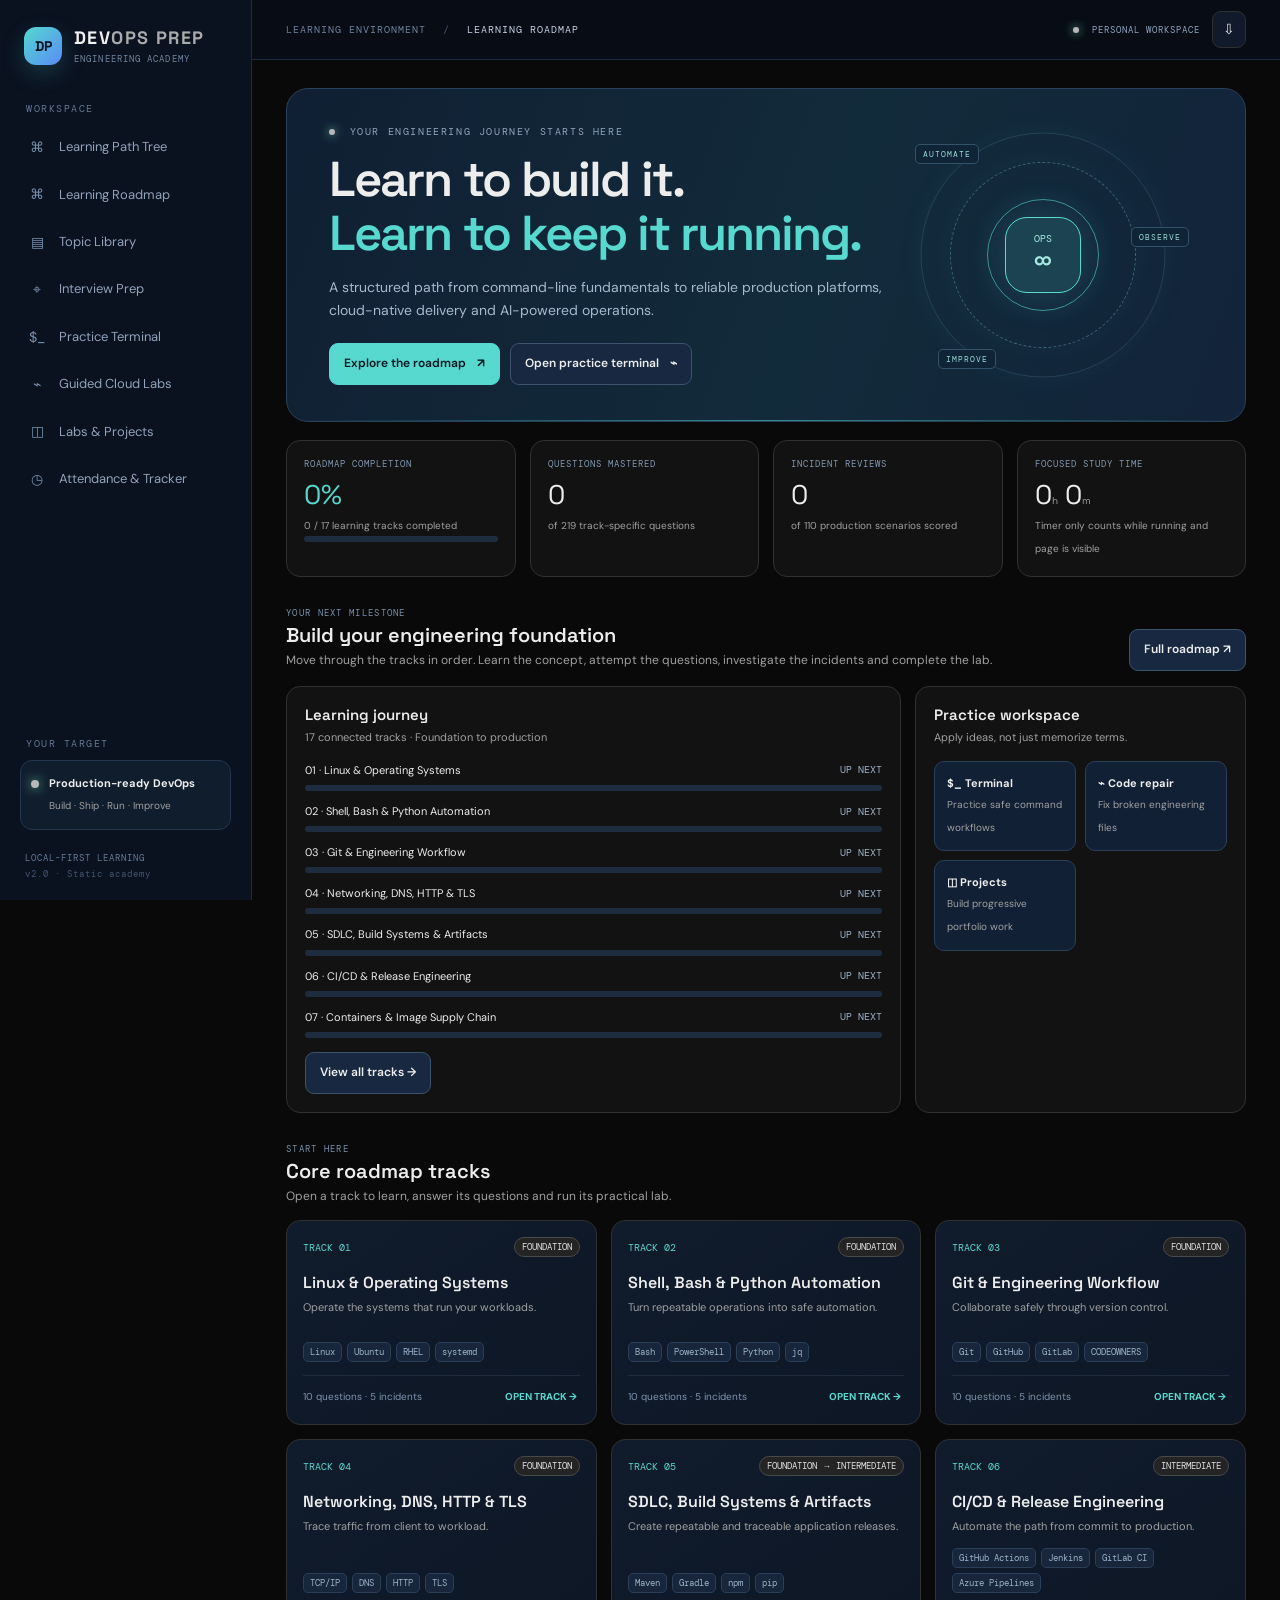
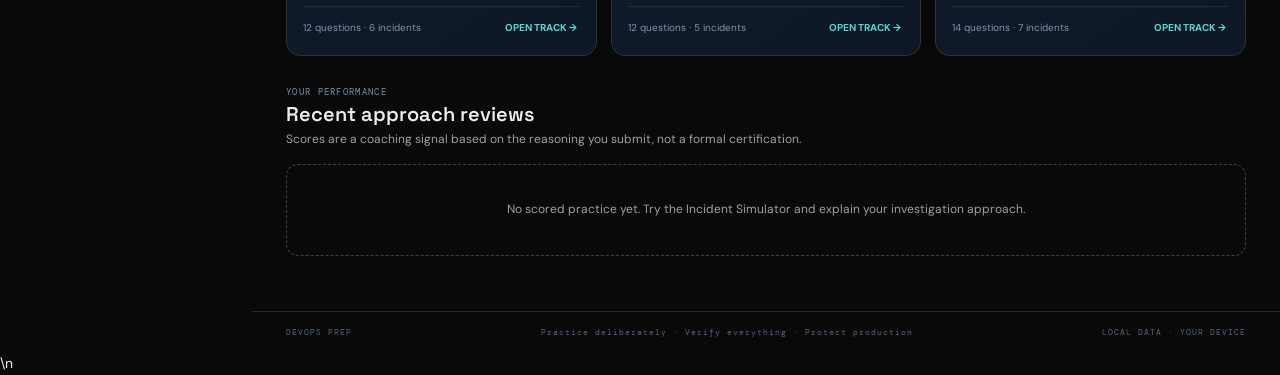
==== commit 6976346d: "Remove command center career paths and portfolio navigation" ====
--- a/index.html
+++ b/index.html
@@ -6,15 +6,14 @@
   <meta name="theme-color" content="#080d18">
   <meta name="description" content="A hands-on DevOps, SRE, Platform Engineering and AI Operations academy.">
   <title>DevOps Prep — DevOps Engineering Academy</title>
-  <link rel="stylesheet" href="./styles.css?v=3.2.0">
+  <link rel="stylesheet" href="./styles.css?v=3.3.0">
 </head>
 <body>
 <div class="app-shell">
   <aside class="sidebar" id="sidebar">
-    <a class="brand" href="#overview" aria-label="DevOps Prep home"><span class="brand-mark">DP</span><span><b>DEV<span>OPS PREP</span></b><small>ENGINEERING ACADEMY</small></span></a>
+    <a class="brand" href="#roadmap" aria-label="DevOps Prep home"><span class="brand-mark">DP</span><span><b>DEV<span>OPS PREP</span></b><small>ENGINEERING ACADEMY</small></span></a>
     <div class="side-label">WORKSPACE</div>
     <nav class="nav" aria-label="Main navigation">
-      <button class="nav-item active" data-view="overview"><span>◈</span> Command Center</button>
       <button class="nav-item" data-view="tree"><span>⌘</span> Learning Path Tree</button>
       <button class="nav-item" data-view="roadmap"><span>⌘</span> Learning Roadmap</button>
       <button class="nav-item" data-view="learn"><span>▤</span> Topic Library</button>
@@ -22,8 +21,6 @@
       <button class="nav-item" data-view="terminal"><span>$_</span> Practice Terminal</button>
       <button class="nav-item" data-view="handsOn"><span>⌁</span> Guided Cloud Labs</button>
       <button class="nav-item" data-view="projects"><span>◫</span> Labs & Projects</button>
-      <button class="nav-item" data-view="careers"><span>◎</span> Career Paths</button>
-      <button class="nav-item" data-view="portfolio"><span>▣</span> Portfolio Evidence</button>
       <button class="nav-item" data-view="tracker"><span>◷</span> Attendance & Tracker</button>
     </nav>
     <div class="sidebar-bottom">
@@ -36,7 +33,7 @@
   <main class="main">
     <header class="topbar">
       <button class="mobile-menu" id="mobileMenu" aria-label="Toggle menu">☰</button>
-      <div class="breadcrumb">LEARNING ENVIRONMENT <span>/</span> <b id="crumb">COMMAND CENTER</b></div>
+      <div class="breadcrumb">LEARNING ENVIRONMENT <span>/</span> <b id="crumb">LEARNING ROADMAP</b></div>
       <div class="top-actions"><span class="live-pill"><i></i> PERSONAL WORKSPACE</span><button class="icon-button" id="exportTop" title="Export progress">⇩</button></div>
     </header>
     <div class="content" id="viewRoot">
@@ -58,6 +55,6 @@
 <script src="./hands-on-courses.js"></script>
 <script src="./topic-guides.js"></script>
 <script src="./interview-bank.js"></script>
-<script src="./app.js?v=3.2.0"></script>
+<script src="./app.js?v=3.3.0"></script>
 </body>
 </html>
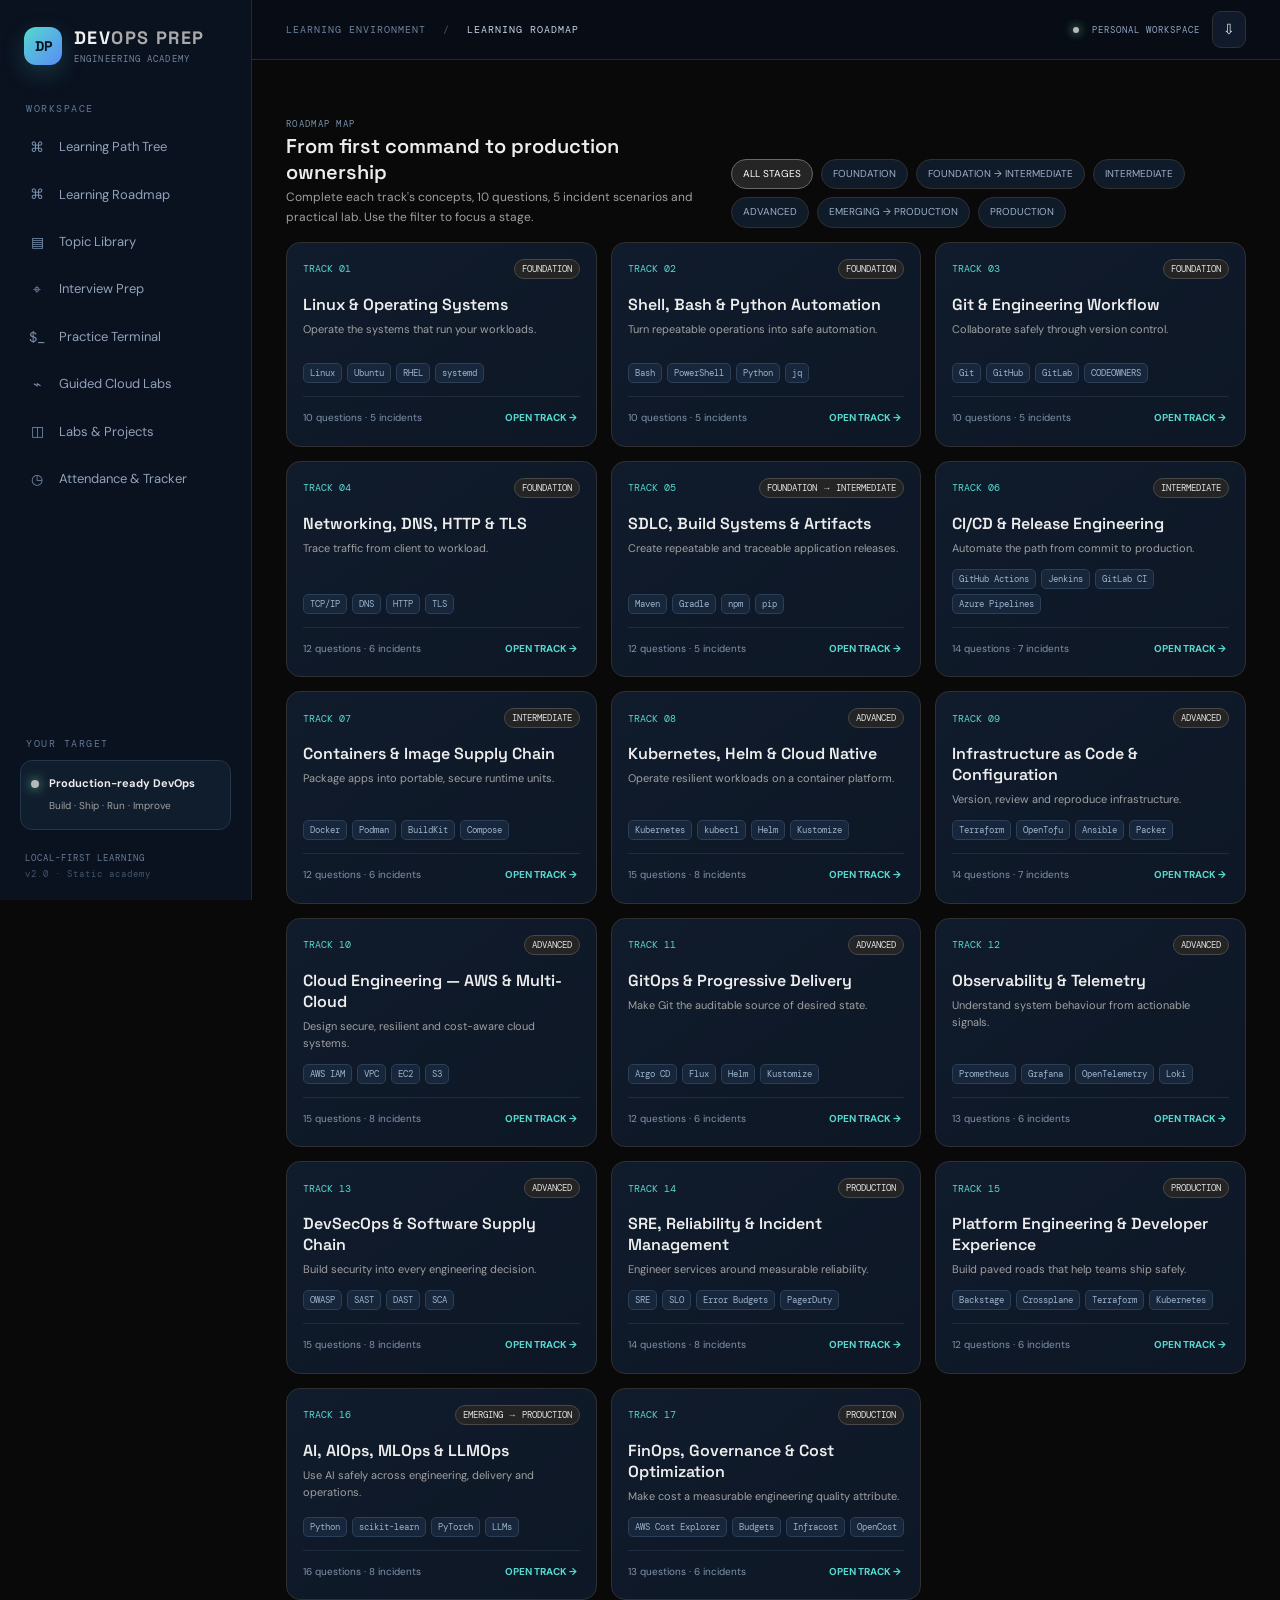
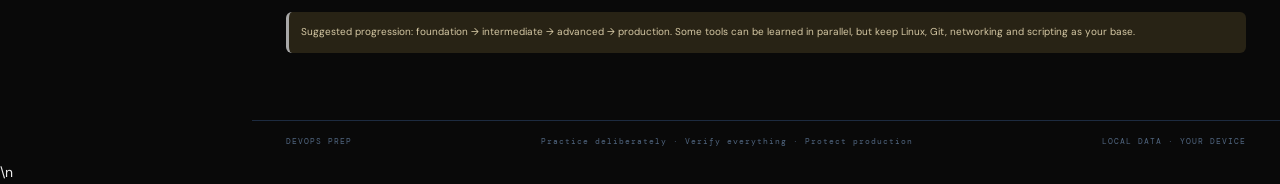
==== commit 71e55c88: "Load expanded skill catalog in academy" ====
--- a/index.html
+++ b/index.html
@@ -53,8 +53,9 @@
 <input id="importFile" type="file" accept="application/json" hidden>
 <script src="./curriculum.js"></script>
 <script src="./hands-on-courses.js"></script>
+<script src="./topic-library-expansion.js"></script>
 <script src="./topic-guides.js"></script>
 <script src="./interview-bank.js"></script>
-<script src="./app.js?v=3.3.0"></script>
+<script src="./app.js?v=3.4.0"></script>
 </body>
 </html>
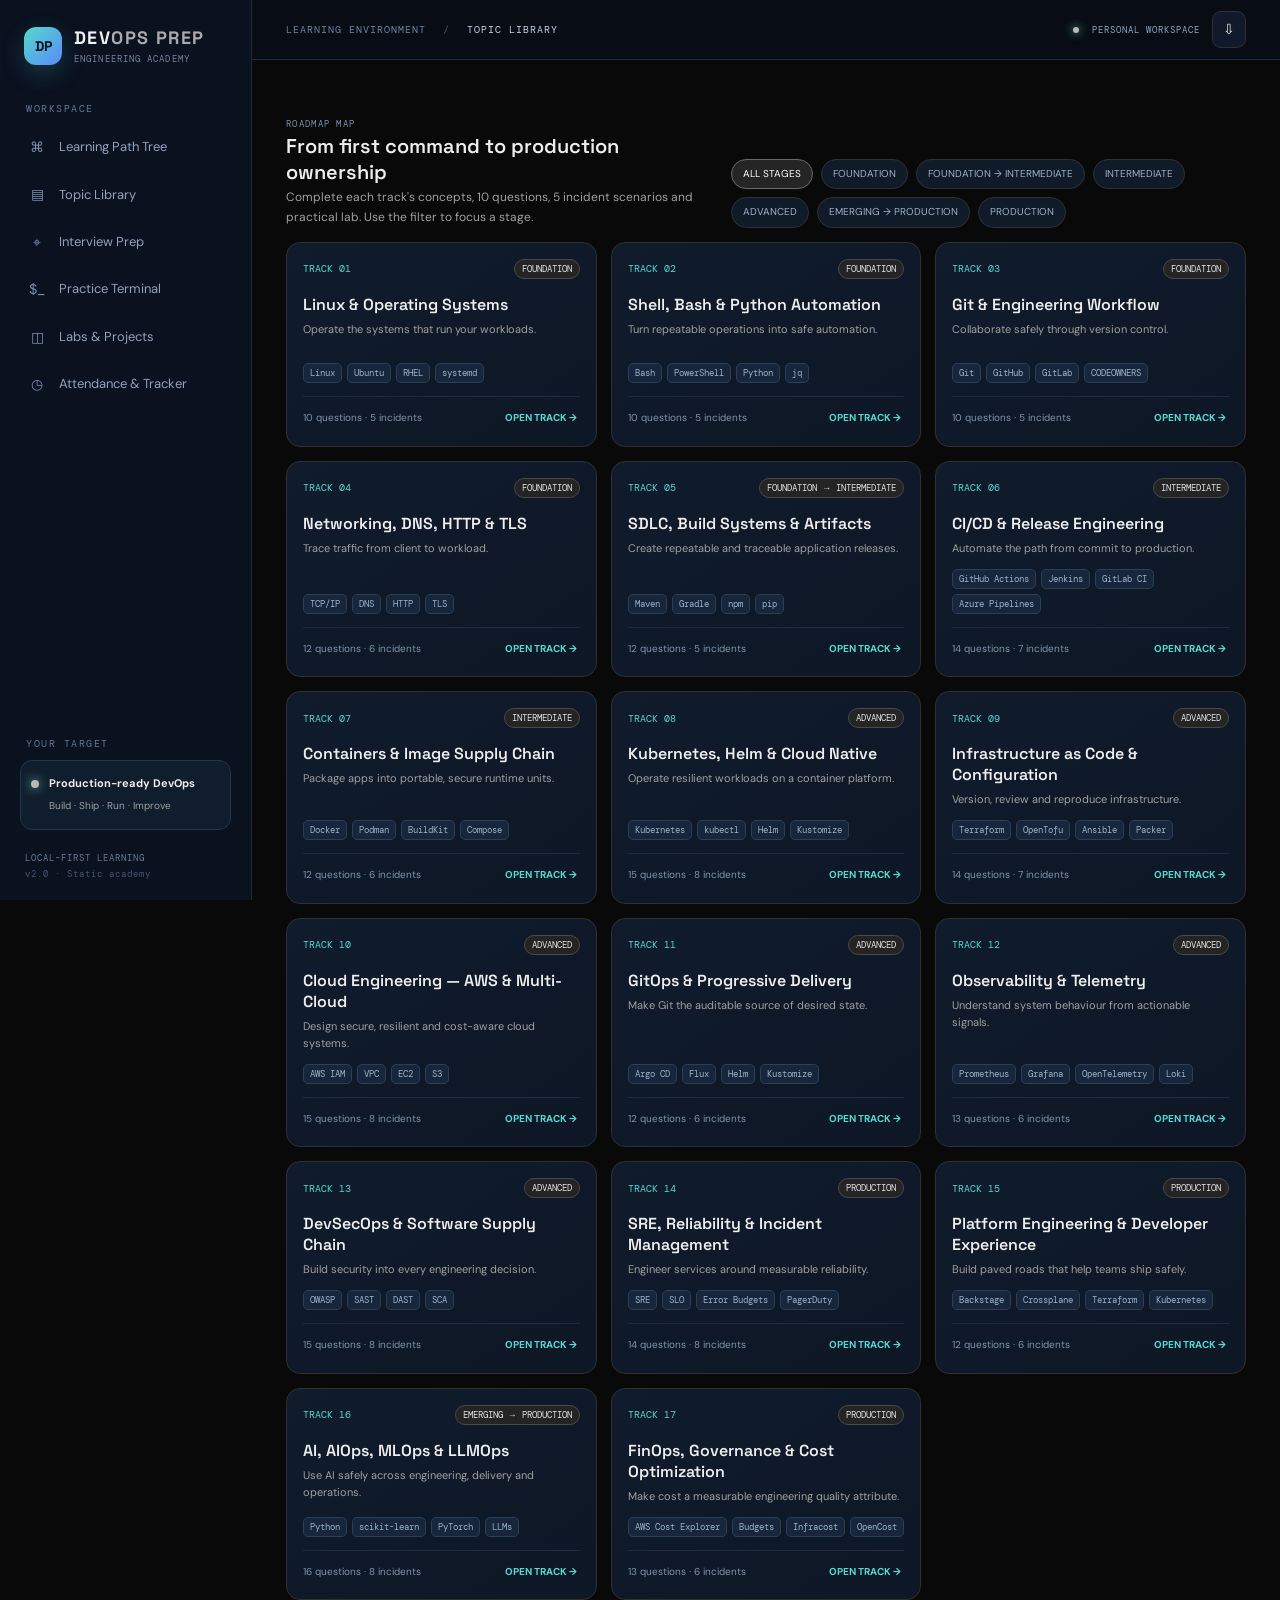
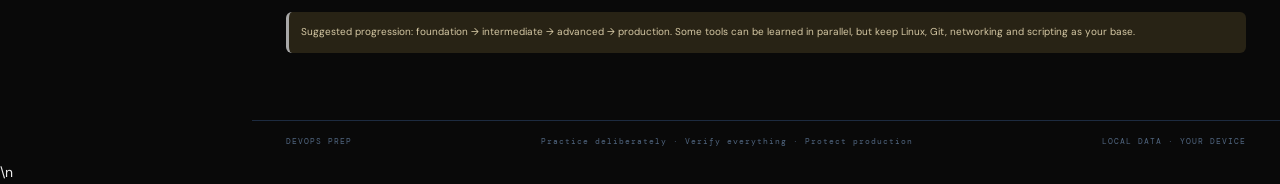
==== commit 8ed79097: "Make Topic Library the primary learning entry point" ====
--- a/index.html
+++ b/index.html
@@ -6,20 +6,18 @@
   <meta name="theme-color" content="#080d18">
   <meta name="description" content="A hands-on DevOps, SRE, Platform Engineering and AI Operations academy.">
   <title>DevOps Prep — DevOps Engineering Academy</title>
-  <link rel="stylesheet" href="./styles.css?v=3.3.0">
+  <link rel="stylesheet" href="./styles.css?v=3.5.0">
 </head>
 <body>
 <div class="app-shell">
   <aside class="sidebar" id="sidebar">
-    <a class="brand" href="#roadmap" aria-label="DevOps Prep home"><span class="brand-mark">DP</span><span><b>DEV<span>OPS PREP</span></b><small>ENGINEERING ACADEMY</small></span></a>
+    <a class="brand" href="#topic-library" aria-label="DevOps Prep home"><span class="brand-mark">DP</span><span><b>DEV<span>OPS PREP</span></b><small>ENGINEERING ACADEMY</small></span></a>
     <div class="side-label">WORKSPACE</div>
     <nav class="nav" aria-label="Main navigation">
       <button class="nav-item" data-view="tree"><span>⌘</span> Learning Path Tree</button>
-      <button class="nav-item" data-view="roadmap"><span>⌘</span> Learning Roadmap</button>
       <button class="nav-item" data-view="learn"><span>▤</span> Topic Library</button>
       <button class="nav-item" data-view="interview"><span>⌖</span> Interview Prep</button>
       <button class="nav-item" data-view="terminal"><span>$_</span> Practice Terminal</button>
-      <button class="nav-item" data-view="handsOn"><span>⌁</span> Guided Cloud Labs</button>
       <button class="nav-item" data-view="projects"><span>◫</span> Labs & Projects</button>
       <button class="nav-item" data-view="tracker"><span>◷</span> Attendance & Tracker</button>
     </nav>
@@ -33,14 +31,14 @@
   <main class="main">
     <header class="topbar">
       <button class="mobile-menu" id="mobileMenu" aria-label="Toggle menu">☰</button>
-      <div class="breadcrumb">LEARNING ENVIRONMENT <span>/</span> <b id="crumb">LEARNING ROADMAP</b></div>
+      <div class="breadcrumb">LEARNING ENVIRONMENT <span>/</span> <b id="crumb">TOPIC LIBRARY</b></div>
       <div class="top-actions"><span class="live-pill"><i></i> PERSONAL WORKSPACE</span><button class="icon-button" id="exportTop" title="Export progress">⇩</button></div>
     </header>
     <div class="content" id="viewRoot">
       <section class="hero">
         <div class="hero-copy"><div class="eyebrow"><span></span> YOUR ENGINEERING JOURNEY STARTS HERE</div><h1>Learn to build it.<br><em>Learn to keep it running.</em></h1>
           <p>A structured path from command-line fundamentals to reliable production platforms, cloud-native delivery and AI-powered operations.</p>
-          <div class="hero-actions"><button class="btn primary" data-go="roadmap">Explore the roadmap <b>↗</b></button><button class="btn secondary" data-go="terminal">Open practice terminal <b>⌁</b></button></div>
+          <div class="hero-actions"><button class="btn primary" data-go="learn">Explore Topic Library <b>↗</b></button><button class="btn secondary" data-go="terminal">Open practice terminal <b>⌁</b></button></div>
         </div>
         <div class="hero-orbit" aria-hidden="true"><div class="orbit o1"></div><div class="orbit o2"></div><div class="orbit o3"></div><div class="orbit-core">OPS<br><b>∞</b></div><span class="orbit-tag tag-a">AUTOMATE</span><span class="orbit-tag tag-b">OBSERVE</span><span class="orbit-tag tag-c">IMPROVE</span></div>
       </section>
@@ -56,6 +54,7 @@
 <script src="./topic-library-expansion.js"></script>
 <script src="./topic-guides.js"></script>
 <script src="./interview-bank.js"></script>
-<script src="./app.js?v=3.4.0"></script>
+<script src="./app.js?v=3.5.0"></script>
+<script src="./topic-library-enhancements.js?v=3.5.0"></script>
 </body>
 </html>
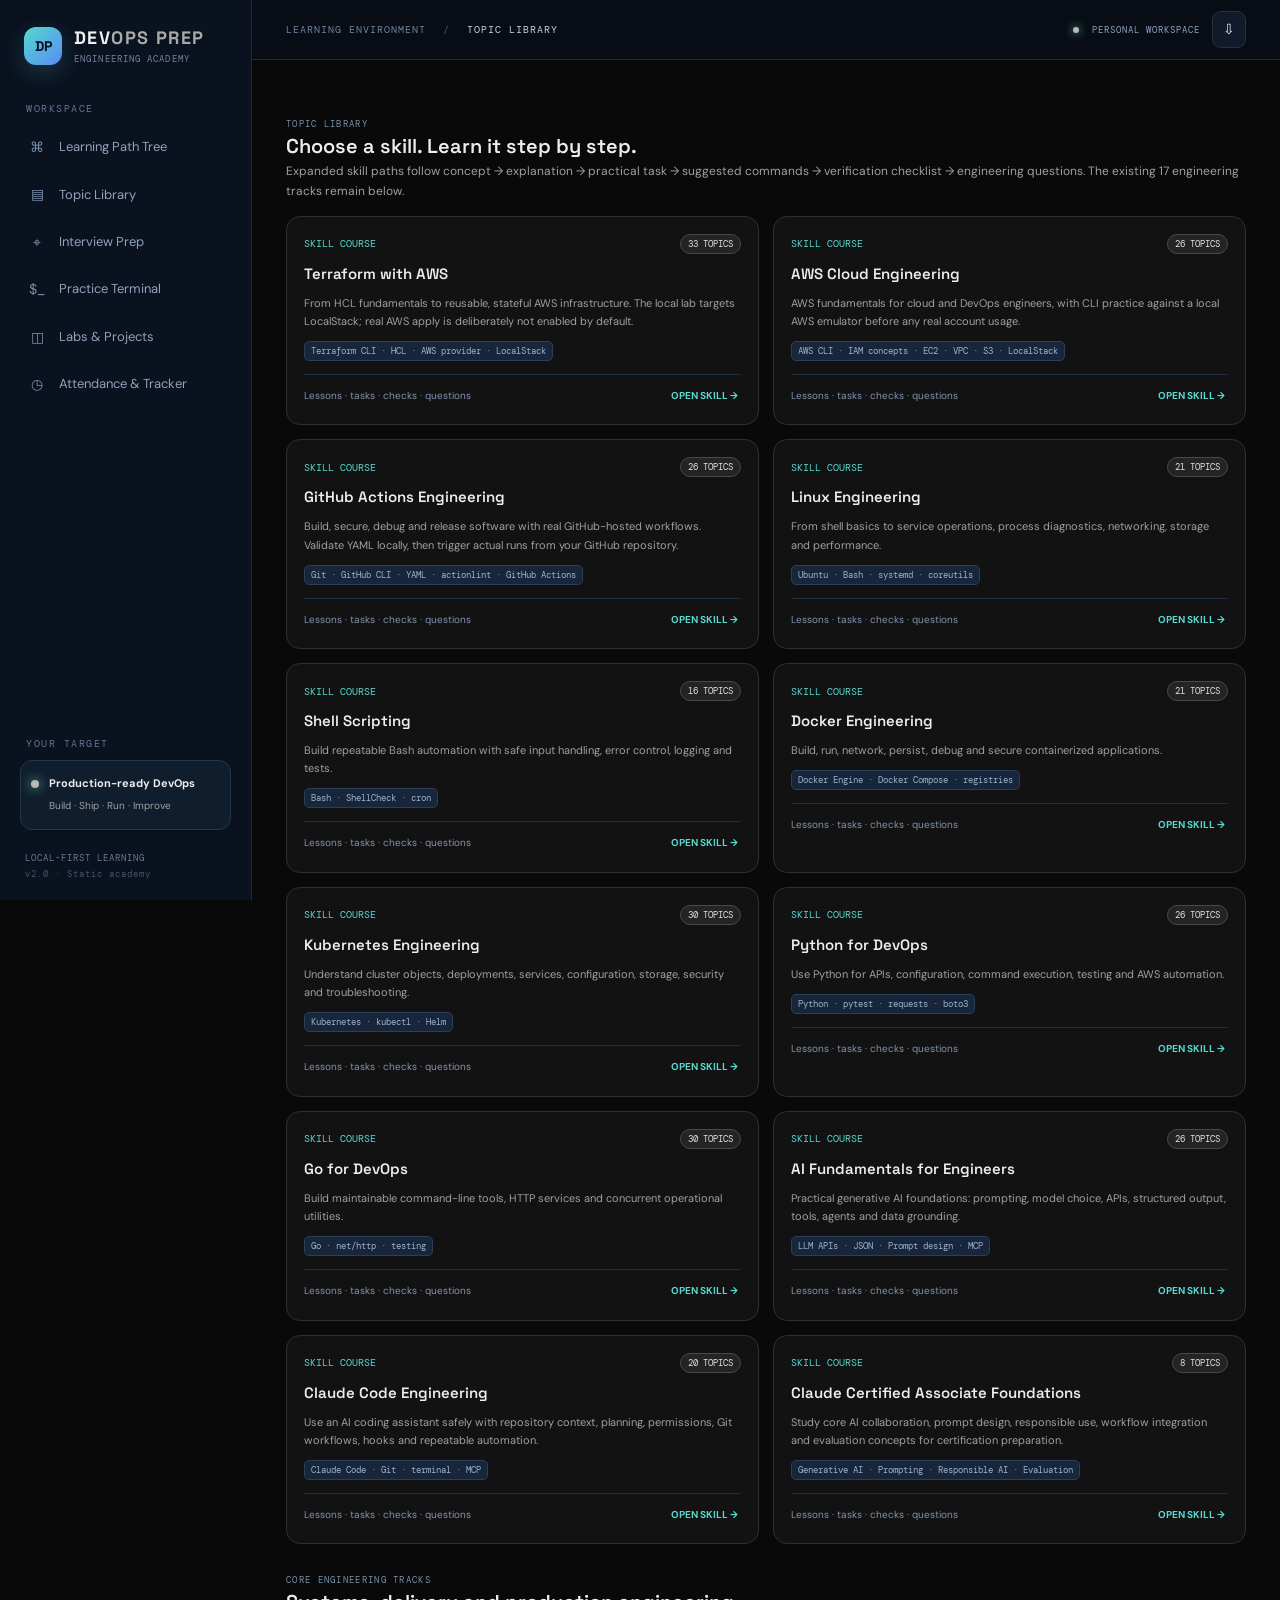
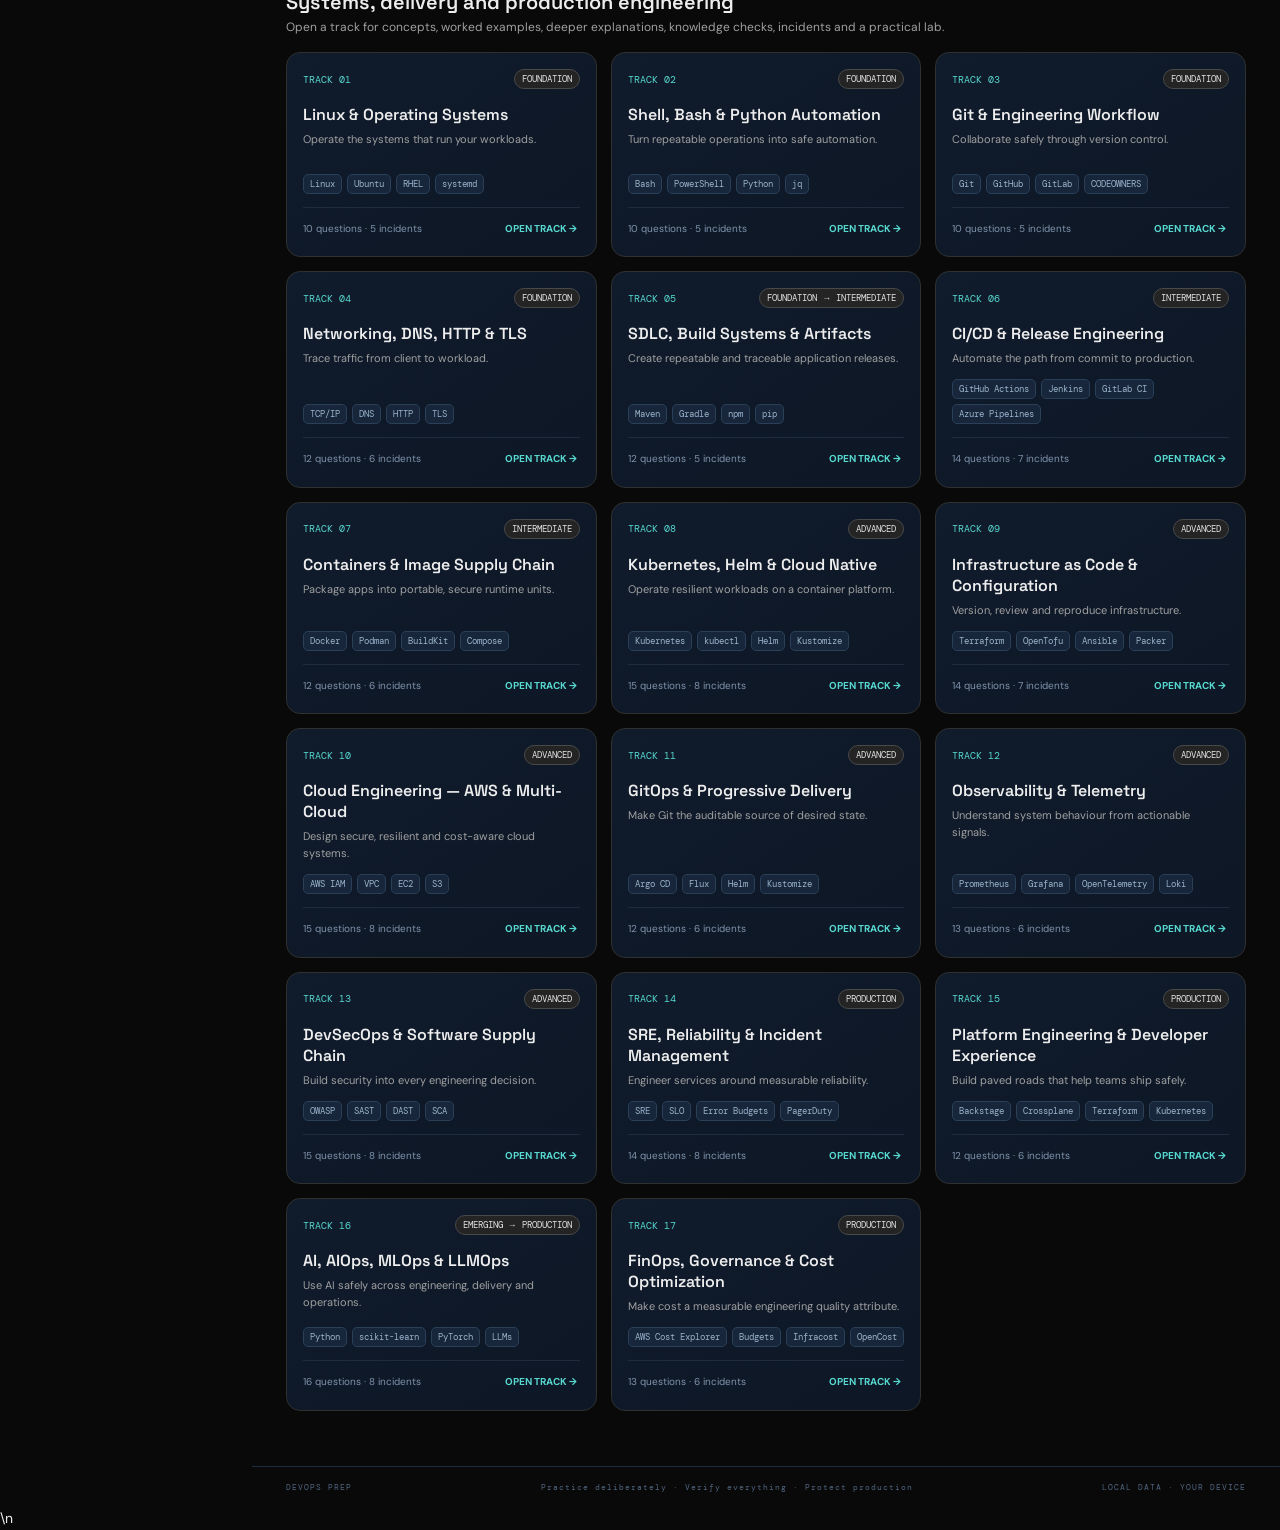
==== commit 83049033: "Refresh Topic Library interview prep assets" ====
--- a/index.html
+++ b/index.html
@@ -54,7 +54,7 @@
 <script src="./topic-library-expansion.js"></script>
 <script src="./topic-guides.js"></script>
 <script src="./interview-bank.js"></script>
-<script src="./app.js?v=3.5.0"></script>
+<script src="./app.js?v=3.6.0"></script>
 <script src="./topic-library-enhancements.js?v=3.5.0"></script>
 </body>
 </html>
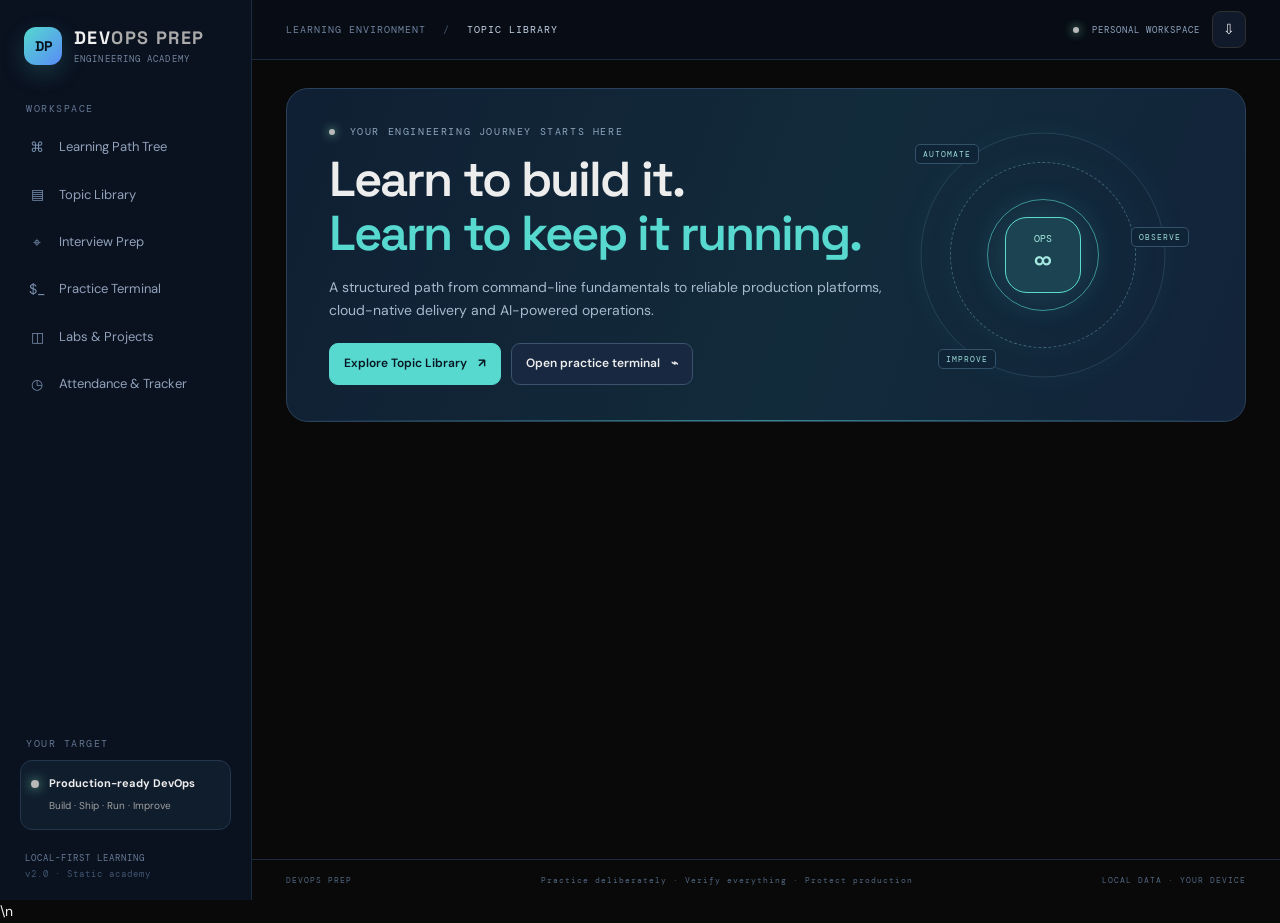
==== commit 51e7edfe: "Refresh interview bank asset cache version" ====
--- a/index.html
+++ b/index.html
@@ -54,7 +54,7 @@
 <script src="./topic-library-expansion.js"></script>
 <script src="./topic-guides.js"></script>
 <script src="./interview-bank.js"></script>
-<script src="./app.js?v=3.6.0"></script>
+<script src="./app.js?v=3.7.0"></script>
 <script src="./topic-library-enhancements.js?v=3.5.0"></script>
 </body>
 </html>
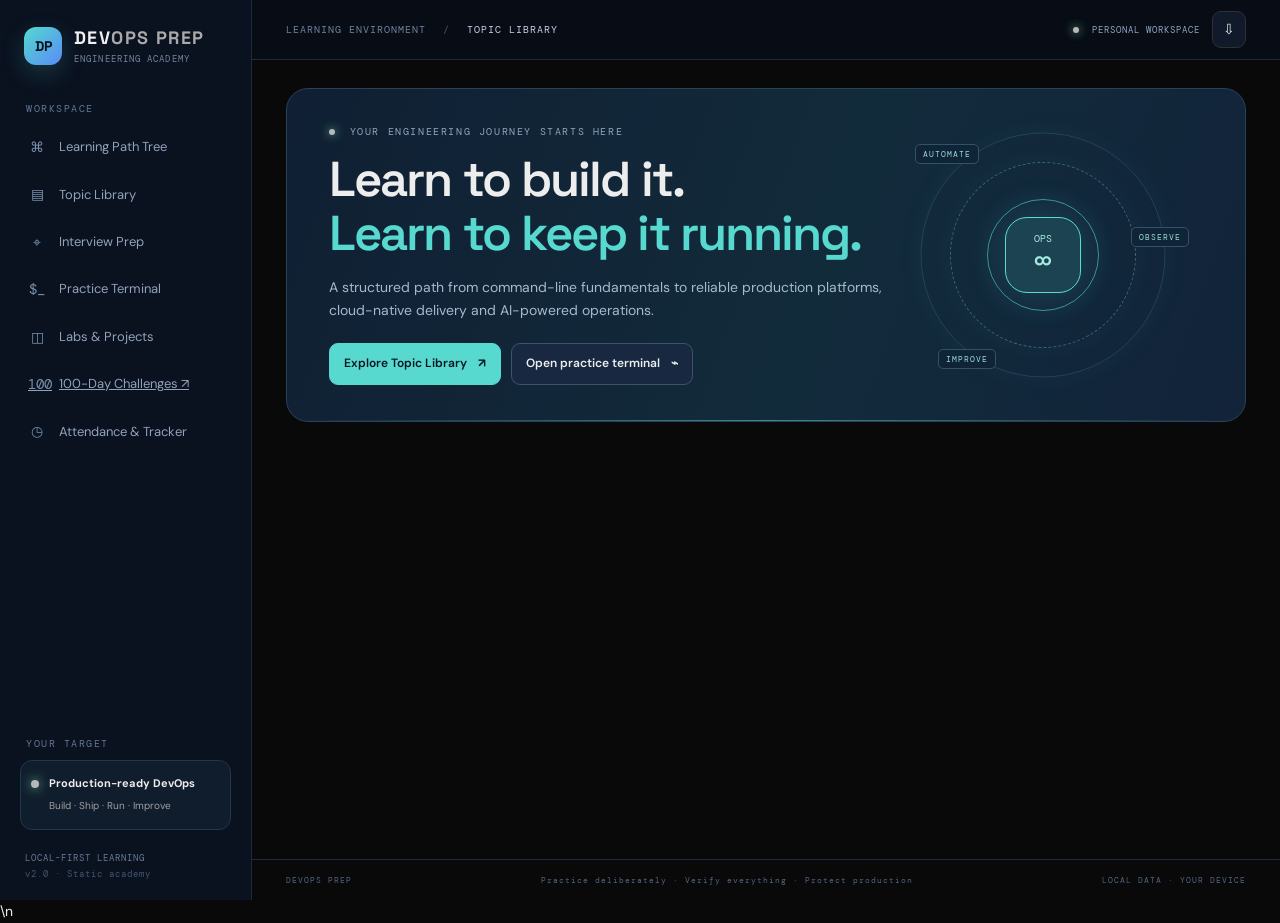
==== commit 7877998f: "Link the 100-day practice workspace from academy navigation" ====
--- a/index.html
+++ b/index.html
@@ -19,6 +19,7 @@
       <button class="nav-item" data-view="interview"><span>⌖</span> Interview Prep</button>
       <button class="nav-item" data-view="terminal"><span>$_</span> Practice Terminal</button>
       <button class="nav-item" data-view="projects"><span>◫</span> Labs & Projects</button>
+      <a class="nav-item" href="./challenges.html"><span>100</span> 100-Day Challenges ↗</a>
       <button class="nav-item" data-view="tracker"><span>◷</span> Attendance & Tracker</button>
     </nav>
     <div class="sidebar-bottom">
